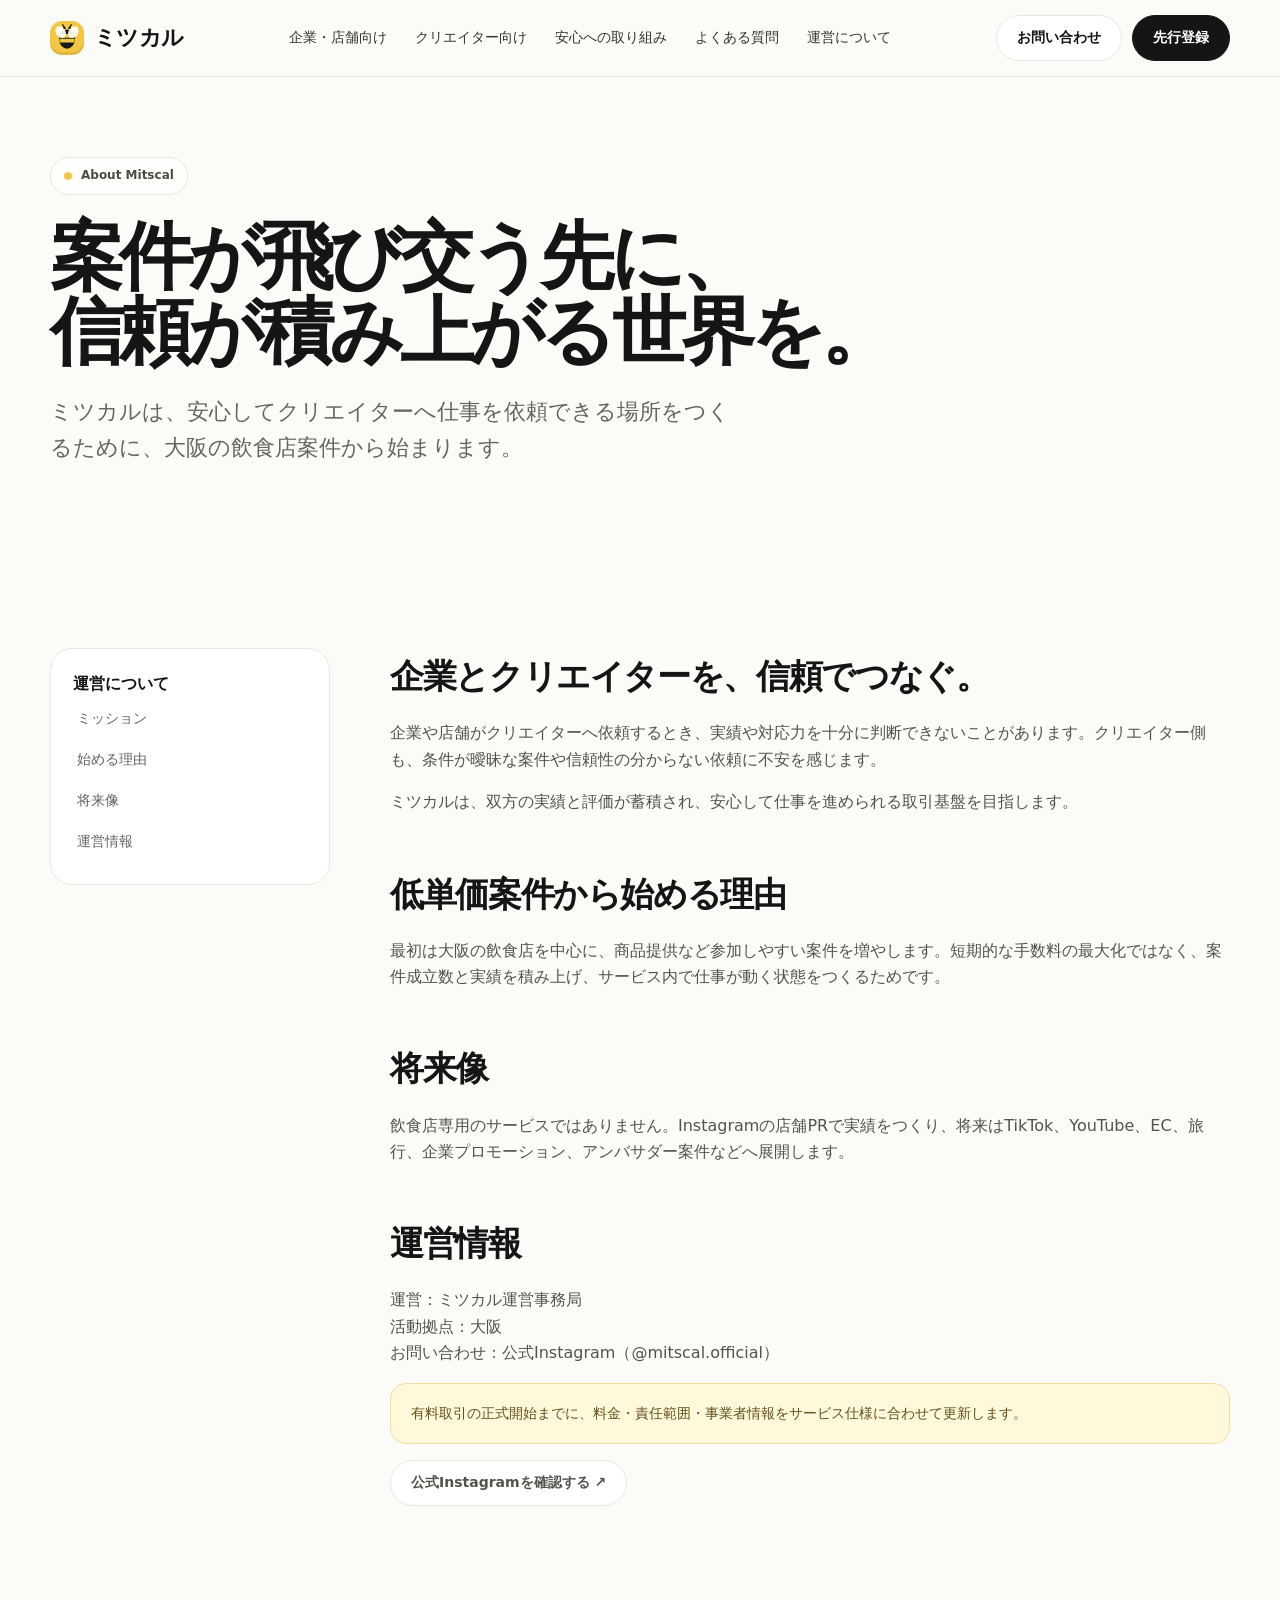
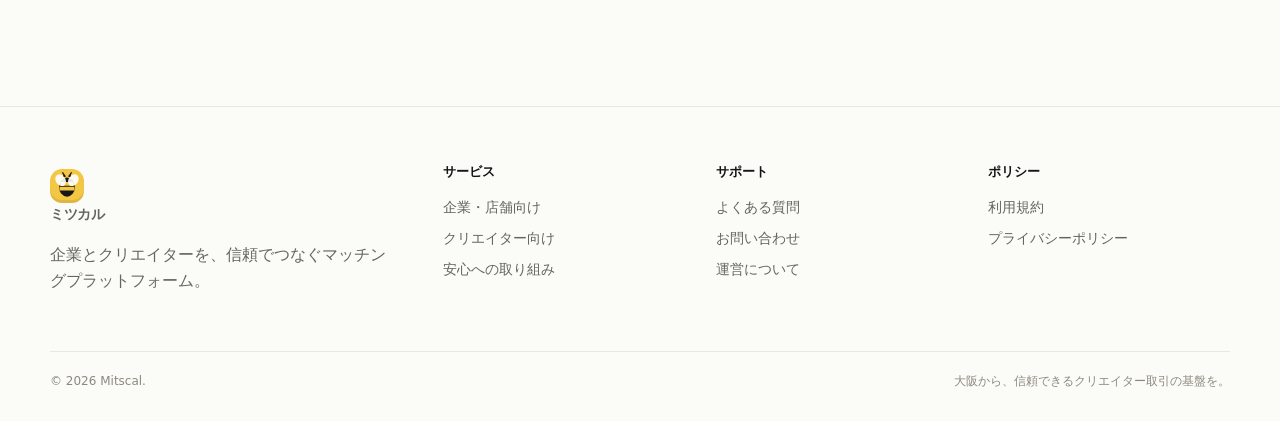
==== about.html @ 4229c12a "Add files via upload" ====
<!DOCTYPE html>
<html lang="ja"><head><meta charset="utf-8"/><meta content="width=device-width,initial-scale=1" name="viewport"/><title>運営について | ミツカル</title><meta content="企業とクリエイターを信頼でつなぐマッチングプラットフォーム、ミツカル。" name="description"/><link href="assets/styles.css" rel="stylesheet"/><link href="assets/bee.svg" rel="icon"/><script type="application/ld+json">{"@context":"https://schema.org","@type":"Organization","name":"ミツカル","description":"企業とクリエイターを信頼でつなぐマッチングプラットフォーム"}</script></head><body><header class="header"><div class="container nav"><a class="brand" href="index.html"><span class="brand-mark"><img alt="" src="assets/bee.svg"/></span><span>ミツカル</span></a><nav class="nav-links"><a href="business.html">企業・店舗向け</a><a href="creator.html">クリエイター向け</a><a href="safety.html">安心への取り組み</a><a href="faq.html">よくある質問</a><a href="about.html">運営について</a></nav><div class="nav-actions"><a class="btn" href="contact.html">お問い合わせ</a><a class="btn btn-primary" href="https://docs.google.com/forms/d/e/1FAIpQLSd9fEor6Rpa2roGhLpYnTwO4DdrOsl6pdJsovyLWQH2B-IJPA/viewform?usp=header" rel="noopener noreferrer" target="_blank">先行登録</a></div></div></header><main><section class="page-hero"><div class="container"><span class="eyebrow"><span class="eyebrow-dot"></span>About Mitscal</span><h1>案件が飛び交う先に、<br/>信頼が積み上がる世界を。</h1><p class="lead">ミツカルは、安心してクリエイターへ仕事を依頼できる場所をつくるために、大阪の飲食店案件から始まります。</p></div></section><section class="section"><div class="container content-grid"><aside class="sidebar"><strong>運営について</strong><a href="#mission">ミッション</a><a href="#why">始める理由</a><a href="#future">将来像</a><a href="#operator">運営情報</a></aside><div class="prose"><h2 id="mission">企業とクリエイターを、信頼でつなぐ。</h2><p>企業や店舗がクリエイターへ依頼するとき、実績や対応力を十分に判断できないことがあります。クリエイター側も、条件が曖昧な案件や信頼性の分からない依頼に不安を感じます。</p><p>ミツカルは、双方の実績と評価が蓄積され、安心して仕事を進められる取引基盤を目指します。</p><h2 id="why">低単価案件から始める理由</h2><p>最初は大阪の飲食店を中心に、商品提供など参加しやすい案件を増やします。短期的な手数料の最大化ではなく、案件成立数と実績を積み上げ、サービス内で仕事が動く状態をつくるためです。</p><h2 id="future">将来像</h2><p>飲食店専用のサービスではありません。Instagramの店舗PRで実績をつくり、将来はTikTok、YouTube、EC、旅行、企業プロモーション、アンバサダー案件などへ展開します。</p><h2 id="operator">運営情報</h2><p>運営：ミツカル運営事務局<br>活動拠点：大阪<br>お問い合わせ：公式Instagram（@mitscal.official）</p><div class="notice">有料取引の正式開始までに、料金・責任範囲・事業者情報をサービス仕様に合わせて更新します。</div><p><a class="btn" href="https://www.instagram.com/mitscal.official/" target="_blank" rel="noopener noreferrer">公式Instagramを確認する ↗</a></p></div></div></section></main><footer class="footer"><div class="container"><div class="footer-grid"><div><a class="brand" href="index.html"><span class="brand-mark"><img alt="" src="assets/bee.svg"/></span><span>ミツカル</span></a><p style="color:var(--muted);max-width:350px">企業とクリエイターを、信頼でつなぐマッチングプラットフォーム。</p></div><div><h4>サービス</h4><a href="business.html">企業・店舗向け</a><a href="creator.html">クリエイター向け</a><a href="safety.html">安心への取り組み</a></div><div><h4>サポート</h4><a href="faq.html">よくある質問</a><a href="contact.html">お問い合わせ</a><a href="about.html">運営について</a></div><div><h4>ポリシー</h4><a href="terms.html">利用規約</a><a href="privacy.html">プライバシーポリシー</a></div></div><div class="copyright"><span>© <span data-year=""></span> Mitscal.</span><span>大阪から、信頼できるクリエイター取引の基盤を。</span></div></div></footer><script src="assets/app.js"></script></body></html>
---- assets/styles.css ----
:root{
  --bg:#fbfbf8;
  --surface:#ffffff;
  --ink:#151515;
  --muted:#66645f;
  --line:#e9e7df;
  --accent:#f3c743;
  --accent-strong:#dcae18;
  --shadow:0 18px 60px rgba(25,25,20,.08);
  --radius:26px;
  --max:1180px;
}
*{box-sizing:border-box}
html{scroll-behavior:smooth}
body{margin:0;font-family:Inter,"Noto Sans JP",system-ui,-apple-system,BlinkMacSystemFont,"Segoe UI",sans-serif;color:var(--ink);background:var(--bg);line-height:1.65}
a{color:inherit;text-decoration:none}
img{max-width:100%;display:block}
button,input,textarea,select{font:inherit}
.container{width:min(calc(100% - 40px),var(--max));margin:auto}
.header{position:sticky;top:0;z-index:50;background:rgba(251,251,248,.86);backdrop-filter:blur(16px);border-bottom:1px solid rgba(233,231,223,.8)}
.nav{height:76px;display:flex;align-items:center;justify-content:space-between;gap:24px}
.brand{display:flex;align-items:center;gap:10px;font-weight:800;letter-spacing:-.03em;font-size:22px}
.brand-mark{width:34px;height:34px;border-radius:12px;background:var(--accent);display:grid;place-items:center;box-shadow:inset 0 -3px 0 rgba(0,0,0,.08)}
.brand-mark svg{width:22px;height:22px}
.nav-links{display:flex;align-items:center;gap:28px;font-size:14px;color:#35342f}
.nav-actions{display:flex;gap:10px;align-items:center}
.btn{display:inline-flex;align-items:center;justify-content:center;gap:8px;min-height:46px;padding:0 20px;border-radius:999px;border:1px solid var(--line);font-weight:700;font-size:14px;transition:.2s ease;background:#fff}
.btn:hover{transform:translateY(-1px);box-shadow:0 10px 24px rgba(0,0,0,.07)}
.btn-primary{background:var(--ink);color:white;border-color:var(--ink)}
.btn-accent{background:var(--accent);border-color:var(--accent);color:#18150a}
.hero{padding:94px 0 64px;overflow:hidden;position:relative}
.hero:before{content:"";position:absolute;inset:-120px -10% auto auto;width:520px;height:520px;border-radius:50%;background:radial-gradient(circle,rgba(243,199,67,.34),rgba(243,199,67,0) 68%);filter:blur(8px);pointer-events:none}
.hero-grid{display:grid;grid-template-columns:1.12fr .88fr;gap:72px;align-items:center}
.eyebrow{display:inline-flex;align-items:center;gap:9px;padding:8px 13px;border:1px solid var(--line);border-radius:999px;background:rgba(255,255,255,.75);font-weight:700;font-size:12px;color:#4d4a42}
.eyebrow-dot{width:8px;height:8px;border-radius:50%;background:var(--accent)}
h1{font-size:clamp(48px,7vw,86px);line-height:1.02;letter-spacing:-.065em;margin:24px 0 24px;max-width:850px}
.lead{font-size:clamp(18px,2vw,22px);color:var(--muted);max-width:680px;margin:0 0 34px}
.hero-actions{display:flex;gap:12px;flex-wrap:wrap}
.hero-note{font-size:12px;color:#77746c;margin-top:14px}
.visual-card{min-height:520px;border-radius:36px;background:linear-gradient(150deg,#171717,#2d2b25 54%,#705d1a);box-shadow:var(--shadow);position:relative;overflow:hidden;padding:28px;color:#fff}
.visual-grid{display:grid;grid-template-columns:1fr 1fr;gap:14px;position:absolute;inset:90px 28px 28px}
.glass{border:1px solid rgba(255,255,255,.16);background:rgba(255,255,255,.08);backdrop-filter:blur(16px);border-radius:22px;padding:18px}
.glass h3{margin:0 0 6px;font-size:15px}
.glass p{margin:0;color:rgba(255,255,255,.62);font-size:12px}
.glass.big{grid-column:1/-1;display:flex;align-items:flex-end;justify-content:space-between;min-height:160px;background:linear-gradient(135deg,rgba(243,199,67,.92),rgba(243,199,67,.55));color:#15120a}
.glass.big p{color:rgba(21,18,10,.68)}
.metric{font-size:42px;letter-spacing:-.06em;font-weight:800}
.section{padding:94px 0}
.section-sm{padding:68px 0}
.section-kicker{font-size:13px;font-weight:800;letter-spacing:.14em;text-transform:uppercase;color:#8b8679;margin-bottom:14px}
.section-title{font-size:clamp(34px,5vw,58px);letter-spacing:-.05em;line-height:1.08;margin:0 0 18px}
.section-copy{color:var(--muted);font-size:18px;max-width:700px;margin:0}
.grid-3{display:grid;grid-template-columns:repeat(3,1fr);gap:20px;margin-top:42px}
.card{background:var(--surface);border:1px solid var(--line);border-radius:var(--radius);padding:28px;box-shadow:0 8px 28px rgba(25,25,20,.035)}
.card-icon{width:48px;height:48px;border-radius:16px;display:grid;place-items:center;background:#faf3d2;margin-bottom:24px;font-weight:800}
.card h3{font-size:21px;margin:0 0 10px;letter-spacing:-.03em}
.card p{margin:0;color:var(--muted)}
.process{display:grid;grid-template-columns:repeat(4,1fr);gap:14px;margin-top:42px}
.step{padding:26px;border-top:1px solid var(--line);position:relative}
.step-num{font-size:12px;font-weight:800;color:#9c9585;margin-bottom:20px}
.step h3{margin:0 0 8px;font-size:20px}
.step p{margin:0;color:var(--muted);font-size:14px}
.split{display:grid;grid-template-columns:1fr 1fr;gap:24px;margin-top:42px}
.panel{padding:38px;border-radius:30px;background:#181818;color:#fff;min-height:360px;display:flex;flex-direction:column;justify-content:space-between}
.panel.light{background:#f1ecd9;color:#151515}
.panel ul{padding-left:18px;color:rgba(255,255,255,.68)}
.panel.light ul{color:#5e594c}
.panel h3{font-size:30px;letter-spacing:-.04em;margin:0 0 12px}
.safety{background:#111;color:#fff;border-radius:34px;padding:52px;display:grid;grid-template-columns:.9fr 1.1fr;gap:42px;align-items:center}
.safety p{color:rgba(255,255,255,.65)}
.safety-list{display:grid;grid-template-columns:1fr 1fr;gap:12px}
.safety-item{padding:18px;border-radius:18px;border:1px solid rgba(255,255,255,.12);background:rgba(255,255,255,.05)}
.safety-item strong{display:block;margin-bottom:3px}
.faq{margin-top:38px;border-top:1px solid var(--line)}
.faq details{border-bottom:1px solid var(--line);padding:22px 0}
.faq summary{font-weight:750;cursor:pointer;list-style:none;display:flex;justify-content:space-between;gap:20px}
.faq summary::-webkit-details-marker{display:none}
.faq p{color:var(--muted);margin:12px 0 0;max-width:800px}
.cta{padding:62px;border-radius:36px;background:linear-gradient(145deg,#f6cf52,#edbd28);display:grid;grid-template-columns:1fr auto;gap:30px;align-items:center}
.cta h2{font-size:clamp(34px,5vw,58px);letter-spacing:-.055em;line-height:1.08;margin:0 0 10px}
.cta p{margin:0;color:#5d4c12}
.footer{padding:54px 0 30px;border-top:1px solid var(--line);margin-top:90px}
.footer-grid{display:grid;grid-template-columns:1.5fr repeat(3,1fr);gap:30px}
.footer h4{font-size:13px;margin:0 0 14px}
.footer a{display:block;color:var(--muted);font-size:14px;margin:8px 0}
.copyright{margin-top:40px;padding-top:20px;border-top:1px solid var(--line);color:#8d897f;font-size:12px;display:flex;justify-content:space-between;gap:20px}
.page-hero{padding:80px 0 54px}
.page-hero h1{font-size:clamp(44px,7vw,74px);max-width:980px}
.content-grid{display:grid;grid-template-columns:280px 1fr;gap:60px;align-items:start}
.sidebar{position:sticky;top:110px;padding:22px;border:1px solid var(--line);border-radius:22px;background:#fff}
.sidebar a{display:block;padding:9px 4px;color:var(--muted);font-size:14px}
.prose h2{font-size:34px;letter-spacing:-.04em;margin:50px 0 14px}
.prose h2:first-child{margin-top:0}
.prose h3{font-size:22px;margin-top:30px}
.prose p,.prose li{color:#55524c}
.prose blockquote{margin:30px 0;padding:24px;border-left:4px solid var(--accent);background:#fff;border-radius:0 18px 18px 0}
.form{display:grid;gap:16px;max-width:720px}
.field{display:grid;gap:7px}
.field label{font-weight:700;font-size:14px}
.field input,.field textarea,.field select{width:100%;border:1px solid var(--line);background:#fff;border-radius:16px;padding:14px 16px;outline:none}
.field textarea{min-height:150px;resize:vertical}
.notice{padding:18px 20px;border-radius:16px;background:#fff8db;border:1px solid #f2dea0;color:#62521c;font-size:14px}
.mobile-menu{display:none}
@media(max-width:900px){
  .nav-links{display:none}.mobile-menu{display:inline-flex}.hero-grid,.safety,.content-grid{grid-template-columns:1fr}.visual-card{min-height:440px}.grid-3{grid-template-columns:1fr}.process{grid-template-columns:1fr 1fr}.split{grid-template-columns:1fr}.cta{grid-template-columns:1fr}.footer-grid{grid-template-columns:1fr 1fr}.sidebar{position:static}.hero{padding-top:60px}}
@media(max-width:620px){
  .container{width:min(calc(100% - 26px),var(--max))}.nav{height:68px}.nav-actions .btn:not(.btn-primary){display:none}.hero{padding:48px 0}.visual-card{min-height:390px;padding:18px}.visual-grid{inset:74px 18px 18px;grid-template-columns:1fr}.glass:nth-child(2){display:none}.section{padding:72px 0}.process{grid-template-columns:1fr}.safety{padding:28px}.safety-list{grid-template-columns:1fr}.cta{padding:34px}.footer-grid{grid-template-columns:1fr}.copyright{flex-direction:column}.hero-actions .btn{width:100%}}

.register-box{max-width:760px;padding:30px;border:1px solid var(--line);border-radius:24px;background:#fff;box-shadow:0 8px 28px rgba(25,25,20,.035)}
.register-box h3{margin:0 0 8px;font-size:24px}.register-box p{margin:0 0 20px}.form-note{font-size:12px!important;color:#8d897f!important;margin-top:12px!important}
.contact-options{display:grid;grid-template-columns:repeat(3,1fr);gap:18px}.contact-options .card{display:flex;flex-direction:column;align-items:flex-start}.contact-options .card .btn{margin-top:auto}
.mobile-nav{display:none;position:relative}.mobile-nav summary{list-style:none;cursor:pointer;border:1px solid var(--line);background:#fff;border-radius:999px;padding:10px 14px;font-weight:700;font-size:13px}.mobile-nav summary::-webkit-details-marker{display:none}.mobile-nav-panel{position:absolute;right:0;top:52px;width:250px;padding:14px;border:1px solid var(--line);background:#fff;border-radius:18px;box-shadow:var(--shadow)}.mobile-nav-panel a{display:block;padding:10px;border-radius:10px;font-size:14px}.mobile-nav-panel a:hover{background:var(--bg)}
@media(max-width:900px){.mobile-nav{display:block}.contact-options{grid-template-columns:1fr}}
@media(max-width:620px){.nav-actions{display:none}}
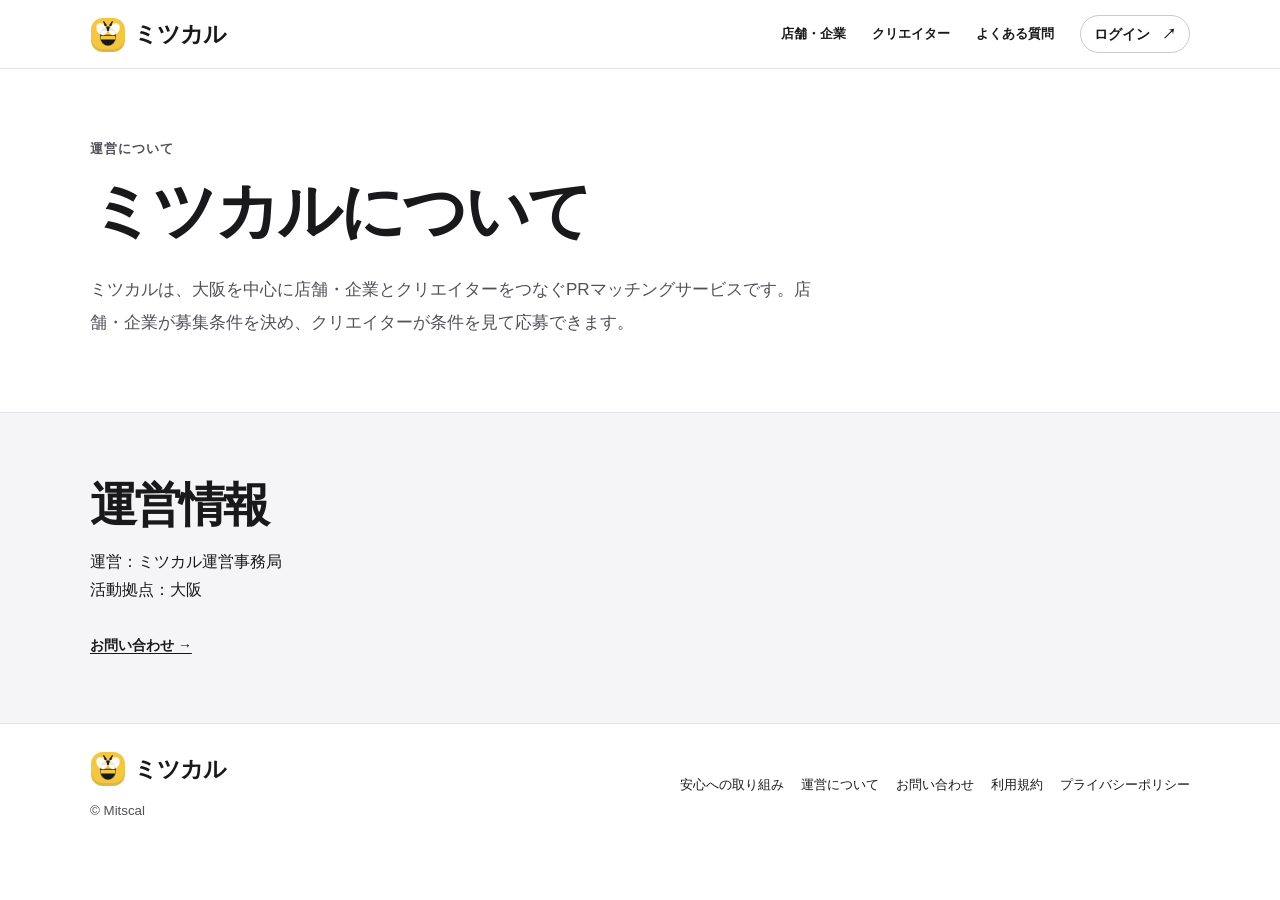
==== commit e82026b2: "Refresh Mitscal public website" ====
--- a/about.html
+++ b/about.html
@@ -1,2 +1,24 @@
-<!DOCTYPE html>
-<html lang="ja"><head><meta charset="utf-8"/><meta content="width=device-width,initial-scale=1" name="viewport"/><title>運営について | ミツカル</title><meta content="企業とクリエイターを信頼でつなぐマッチングプラットフォーム、ミツカル。" name="description"/><link href="assets/styles.css" rel="stylesheet"/><link href="assets/bee.svg" rel="icon"/><script type="application/ld+json">{"@context":"https://schema.org","@type":"Organization","name":"ミツカル","description":"企業とクリエイターを信頼でつなぐマッチングプラットフォーム"}</script></head><body><header class="header"><div class="container nav"><a class="brand" href="index.html"><span class="brand-mark"><img alt="" src="assets/bee.svg"/></span><span>ミツカル</span></a><nav class="nav-links"><a href="business.html">企業・店舗向け</a><a href="creator.html">クリエイター向け</a><a href="safety.html">安心への取り組み</a><a href="faq.html">よくある質問</a><a href="about.html">運営について</a></nav><div class="nav-actions"><a class="btn" href="contact.html">お問い合わせ</a><a class="btn btn-primary" href="https://docs.google.com/forms/d/e/1FAIpQLSd9fEor6Rpa2roGhLpYnTwO4DdrOsl6pdJsovyLWQH2B-IJPA/viewform?usp=header" rel="noopener noreferrer" target="_blank">先行登録</a></div></div></header><main><section class="page-hero"><div class="container"><span class="eyebrow"><span class="eyebrow-dot"></span>About Mitscal</span><h1>案件が飛び交う先に、<br/>信頼が積み上がる世界を。</h1><p class="lead">ミツカルは、安心してクリエイターへ仕事を依頼できる場所をつくるために、大阪の飲食店案件から始まります。</p></div></section><section class="section"><div class="container content-grid"><aside class="sidebar"><strong>運営について</strong><a href="#mission">ミッション</a><a href="#why">始める理由</a><a href="#future">将来像</a><a href="#operator">運営情報</a></aside><div class="prose"><h2 id="mission">企業とクリエイターを、信頼でつなぐ。</h2><p>企業や店舗がクリエイターへ依頼するとき、実績や対応力を十分に判断できないことがあります。クリエイター側も、条件が曖昧な案件や信頼性の分からない依頼に不安を感じます。</p><p>ミツカルは、双方の実績と評価が蓄積され、安心して仕事を進められる取引基盤を目指します。</p><h2 id="why">低単価案件から始める理由</h2><p>最初は大阪の飲食店を中心に、商品提供など参加しやすい案件を増やします。短期的な手数料の最大化ではなく、案件成立数と実績を積み上げ、サービス内で仕事が動く状態をつくるためです。</p><h2 id="future">将来像</h2><p>飲食店専用のサービスではありません。Instagramの店舗PRで実績をつくり、将来はTikTok、YouTube、EC、旅行、企業プロモーション、アンバサダー案件などへ展開します。</p><h2 id="operator">運営情報</h2><p>運営：ミツカル運営事務局<br>活動拠点：大阪<br>お問い合わせ：公式Instagram（@mitscal.official）</p><div class="notice">有料取引の正式開始までに、料金・責任範囲・事業者情報をサービス仕様に合わせて更新します。</div><p><a class="btn" href="https://www.instagram.com/mitscal.official/" target="_blank" rel="noopener noreferrer">公式Instagramを確認する ↗</a></p></div></div></section></main><footer class="footer"><div class="container"><div class="footer-grid"><div><a class="brand" href="index.html"><span class="brand-mark"><img alt="" src="assets/bee.svg"/></span><span>ミツカル</span></a><p style="color:var(--muted);max-width:350px">企業とクリエイターを、信頼でつなぐマッチングプラットフォーム。</p></div><div><h4>サービス</h4><a href="business.html">企業・店舗向け</a><a href="creator.html">クリエイター向け</a><a href="safety.html">安心への取り組み</a></div><div><h4>サポート</h4><a href="faq.html">よくある質問</a><a href="contact.html">お問い合わせ</a><a href="about.html">運営について</a></div><div><h4>ポリシー</h4><a href="terms.html">利用規約</a><a href="privacy.html">プライバシーポリシー</a></div></div><div class="copyright"><span>© <span data-year=""></span> Mitscal.</span><span>大阪から、信頼できるクリエイター取引の基盤を。</span></div></div></footer><script src="assets/app.js"></script></body></html>+<!doctype html>
+<html lang="ja">
+<head>
+<meta charset="utf-8"><meta name="viewport" content="width=device-width,initial-scale=1">
+<title>運営について｜ミツカル</title>
+<meta name="description" content="大阪を中心に、店舗・企業とクリエイターをつなぐミツカルのサービスと運営情報。">
+<link rel="canonical" href="https://www.mitscal.jp/about.html">
+<meta property="og:title" content="運営について｜ミツカル"><meta property="og:description" content="大阪を中心に、店舗・企業とクリエイターをつなぐミツカルのサービスと運営情報。"><meta property="og:type" content="website"><meta property="og:url" content="https://www.mitscal.jp/about.html">
+<link rel="stylesheet" href="./assets/mitscal.css">
+</head>
+<body>
+<a class="skip" href="#main">本文へ移動</a>
+<header class="site-header"><div class="head wrap">
+<a class="brand" href="./index.html"><span class="bee" aria-hidden="true"></span>ミツカル</a>
+<nav class="nav" aria-label="メインメニュー"><a href="./business.html">店舗・企業</a><a href="./creator.html">クリエイター</a><a href="./faq.html">よくある質問</a><a class="button alt" href="https://mitscal.jp/login">ログイン <span aria-hidden="true">↗</span></a></nav>
+</div></header>
+<main id="main">
+<section class="subhero"><div class="wrap"><p class="eyebrow">運営について</p><h1>ミツカルについて</h1><p class="lead">ミツカルは、大阪を中心に店舗・企業とクリエイターをつなぐPRマッチングサービスです。店舗・企業が募集条件を決め、クリエイターが条件を見て応募できます。</p></div></section><section class="section soft"><div class="wrap"><h2>運営情報</h2><p>運営：ミツカル運営事務局<br>活動拠点：大阪</p><a class="underlink" href="./contact.html">お問い合わせ →</a></div></section>
+</main>
+<footer class="foot"><div class="wrap">
+<div><a class="brand" href="./index.html"><span class="bee" aria-hidden="true"></span>ミツカル</a><small>© Mitscal</small></div>
+<nav aria-label="フッター"><a href="./safety.html">安心への取り組み</a><a href="./about.html">運営について</a><a href="./contact.html">お問い合わせ</a><a href="https://www.mitscal.jp/terms.html">利用規約</a><a href="https://www.mitscal.jp/privacy.html">プライバシーポリシー</a></nav>
+</div></footer>
+</body></html>
--- a/assets/mitscal.css
+++ b/assets/mitscal.css
@@ -0,0 +1,115 @@
+:root {
+  color-scheme: light;
+  --paper: #fff; --soft: #f5f5f7; --ink: #19191c; --muted: #505059;
+  --rule: #e3e3e8; --brand: #fbd65a; --brand-hover: #ffdf75;
+  font-family: "Hiragino Kaku Gothic ProN", "Yu Gothic", Meiryo, sans-serif;
+  color: var(--ink); background: var(--paper);
+}
+*, *::before, *::after { box-sizing: border-box; }
+body { margin: 0; line-height: 1.75; }
+a { color: inherit; text-underline-offset: .22em; }
+a:focus-visible, summary:focus-visible { outline: 3px solid #2456a4; outline-offset: 4px; }
+.wrap { width: min(1100px, calc(100% - 64px)); margin-inline: auto; }
+.skip { position: absolute; left: 1rem; top: -5rem; z-index: 5; background: var(--paper); padding: .5rem 1rem; }
+.skip:focus { top: 1rem; }
+.site-header { border-bottom: 1px solid var(--rule); }
+.head { display: flex; align-items: center; justify-content: space-between; gap: 22px; min-height: 68px; }
+.brand { display: inline-flex; align-items: center; gap: 9px; font-weight: 900; font-size: 23px; letter-spacing: -.045em; text-decoration: none; white-space: nowrap; }
+.bee { display: inline-block; width: 35px; height: 35px; border-radius: 10px; background: var(--brand) url(brand.png) no-repeat -15px -2px; }
+.nav { display: flex; align-items: center; gap: 26px; font-size: 13px; font-weight: 700; }
+.nav a:not(.button), .foot a { text-decoration: none; }
+.nav a:hover, .foot a:hover { text-decoration: underline; }
+.nav .button { min-height: 38px; padding: 6px 13px; }
+h1, h2, h3, p { margin-top: 0; }
+h1, h2 { line-height: 1.2; letter-spacing: -.055em; }
+h1 { font-size: clamp(38px, 5.6vw, 76px); margin-bottom: 23px; font-weight: 900; }
+h2 { font-size: clamp(30px, 3.7vw, 51px); margin-bottom: 14px; }
+h3 { font-size: 22px; line-height: 1.35; margin-bottom: 10px; }
+p { margin-bottom: 15px; }
+.eyebrow { margin: 0 0 12px; font-size: 13px; font-weight: 800; color: var(--muted); letter-spacing: .08em; }
+.lead { color: var(--muted); font-size: clamp(15px, 1.45vw, 17px); line-height: 1.95; }
+.hero { padding: 71px 0 53px; text-align: center; }
+.hero .actions { justify-content: center; }
+.actions { display: flex; flex-wrap: wrap; gap: 10px; margin-top: 24px; }
+.button { display: inline-flex; justify-content: center; align-items: center; gap: 12px; min-height: 50px; padding: 10px 18px; border: 1px solid transparent; border-radius: 100px; background: var(--brand); color: var(--ink); text-decoration: none; font-size: 14px; font-weight: 800; line-height: 1.45; }
+.button:hover { background: var(--brand-hover); }
+.button.alt { background: var(--paper); border-color: #c9c9d0; }
+.button.alt:hover { background: var(--soft); }
+.underlink { display: inline-block; font-weight: 800; font-size: 14px; margin-top: 14px; }
+.feature { padding-bottom: 22px; }
+.feature-grid { display: grid; grid-template-columns: .86fr 1.14fr; align-items: center; gap: 45px; padding: 40px 48px; border-radius: 24px; background: #f3f4f7; }
+.feature-copy h2 { font-size: clamp(26px, 3.05vw, 40px); }
+.feature-copy p { color: var(--muted); max-width: 28em; margin-bottom: 0; }
+.product-example { border: 1px solid #dfe0e5; border-radius: 14px; background: var(--paper); box-shadow: 0 12px 36px #23233813; overflow: hidden; }
+.product-bar { display: flex; align-items: center; gap: 8px; padding: 9px 16px; border-bottom: 1px solid var(--rule); font-size: 13px; }
+.product-bar .bee { scale: .66; margin: -5px; }
+.product-example-label { margin-left: auto; font-size: 11px; color: var(--muted); }
+.product-body { padding: 13px 16px 15px; }
+.product-title { margin: 0 0 5px; font-size: 13px; font-weight: 800; }
+.product-steps { margin: 0; padding: 0; list-style: none; }
+.product-steps li { display: grid; grid-template-columns: 24px 1fr auto; align-items: center; gap: 8px; padding: 7px 0; font-size: 13px; font-weight: 700; }
+.product-steps li + li { border-top: 1px solid var(--rule); }
+.product-steps small { font-size: 11px; color: var(--muted); white-space: nowrap; }
+.product-mark { width: 22px; height: 22px; display: grid; place-items: center; border-radius: 50%; background: var(--soft); font-size: 11px; }
+.product-mark.done { background: #e9edf5; color: #22477b; }
+.product-mark.active { background: var(--brand); }
+.product-current { background: #fff5d0; padding: 1px 6px; border-radius: 5px; }
+.section { padding: 64px 0; border-top: 1px solid var(--rule); }
+.section .intro { margin-bottom: 24px; }
+.roles { display: grid; grid-template-columns: 1fr 1fr; gap: 16px; }
+.panel { display: flex; flex-direction: column; align-items: flex-start; padding: 26px 28px; border: 1px solid var(--rule); border-radius: 16px; background: var(--paper); }
+.panel p, details p { color: var(--muted); }
+.panel .underlink { margin-top: auto; }
+.section.soft, .cta { background: var(--soft); }
+.narrow, .compact { max-width: 780px; }
+.faq { border-top: 1px solid var(--rule); }
+details { border-bottom: 1px solid var(--rule); }
+summary { cursor: pointer; list-style: none; display: flex; align-items: center; justify-content: space-between; gap: 12px; padding: 14px 0; font-weight: 800; }
+summary::-webkit-details-marker { display: none; }
+summary::after { content: "+"; font-size: 22px; font-weight: 500; }
+details[open] summary::after { content: "−"; }
+details p { padding: 0 20px 4px 0; }
+.cta { padding: 40px 0; border-top: 1px solid var(--rule); }
+.cta .wrap, .foot .wrap { display: flex; justify-content: space-between; align-items: center; gap: 18px; }
+.cta h2 { font-size: clamp(26px, 3vw, 40px); margin: 0; }
+.cta .actions { margin-top: 0; }
+.foot { padding: 25px 0 30px; border-top: 1px solid var(--rule); }
+.foot nav { display: flex; flex-wrap: wrap; gap: 10px 17px; font-size: 13px; }
+.foot small { display: block; color: var(--muted); margin-top: 4px; }
+.subhero { padding: 69px 0 58px; }
+.subhero h1 { font-size: clamp(37px, 5vw, 65px); }
+.subhero .lead { max-width: 43em; }
+.steps { margin: 0; padding: 0; list-style: none; counter-reset: steps; display: grid; grid-template-columns: repeat(4, minmax(0, 1fr)); gap: 12px; }
+.steps li { counter-increment: steps; background: var(--paper); border: 1px solid var(--rule); border-radius: 12px; padding: 17px; }
+.steps li::before { content: counter(steps, decimal-leading-zero); color: var(--muted); font-size: 14px; font-weight: 800; }
+.steps h3 { font-size: 18px; margin: 6px 0; }
+.steps p { margin: 0; color: var(--muted); font-size: 14px; }
+@media (max-width: 850px) {
+  .wrap { width: calc(100% - 48px); }
+  .nav { gap: 16px; }
+  .feature-grid { padding: 30px; gap: 22px; }
+  .steps { grid-template-columns: 1fr 1fr; }
+}
+@media (max-width: 620px) {
+  .wrap { width: calc(100% - 32px); }
+  .head { padding: 9px 0; min-height: 0; gap: 6px; flex-wrap: wrap; }
+  .brand { font-size: 20px; }
+  .nav { width: 100%; justify-content: space-between; gap: 8px; font-size: 12px; }
+  .nav .button { font-size: 12px; min-height: 34px; padding: 5px 9px; }
+  .hero { padding: 44px 0 34px; }
+  h1 { font-size: clamp(27px, 7.8vw, 42px); margin-bottom: 17px; }
+  .desktop-break { display: none; }
+  .actions { margin-top: 17px; gap: 8px; }
+  .button { min-height: 45px; padding: 8px 12px; gap: 7px; }
+  .feature-grid, .roles { grid-template-columns: 1fr; }
+  .feature-grid { padding: 20px; border-radius: 18px; }
+  .feature-copy h2 br { display: none; }
+  .section { padding: 41px 0; }
+  .panel { padding: 20px; }
+  .cta .wrap, .foot .wrap { display: block; }
+  .cta h2 { margin-bottom: 16px; }
+  .foot nav { margin-top: 12px; }
+  .subhero { padding: 43px 0 38px; }
+  .steps li { padding: 12px; }
+}
+@media (max-width: 360px) { .steps { grid-template-columns: 1fr; } }
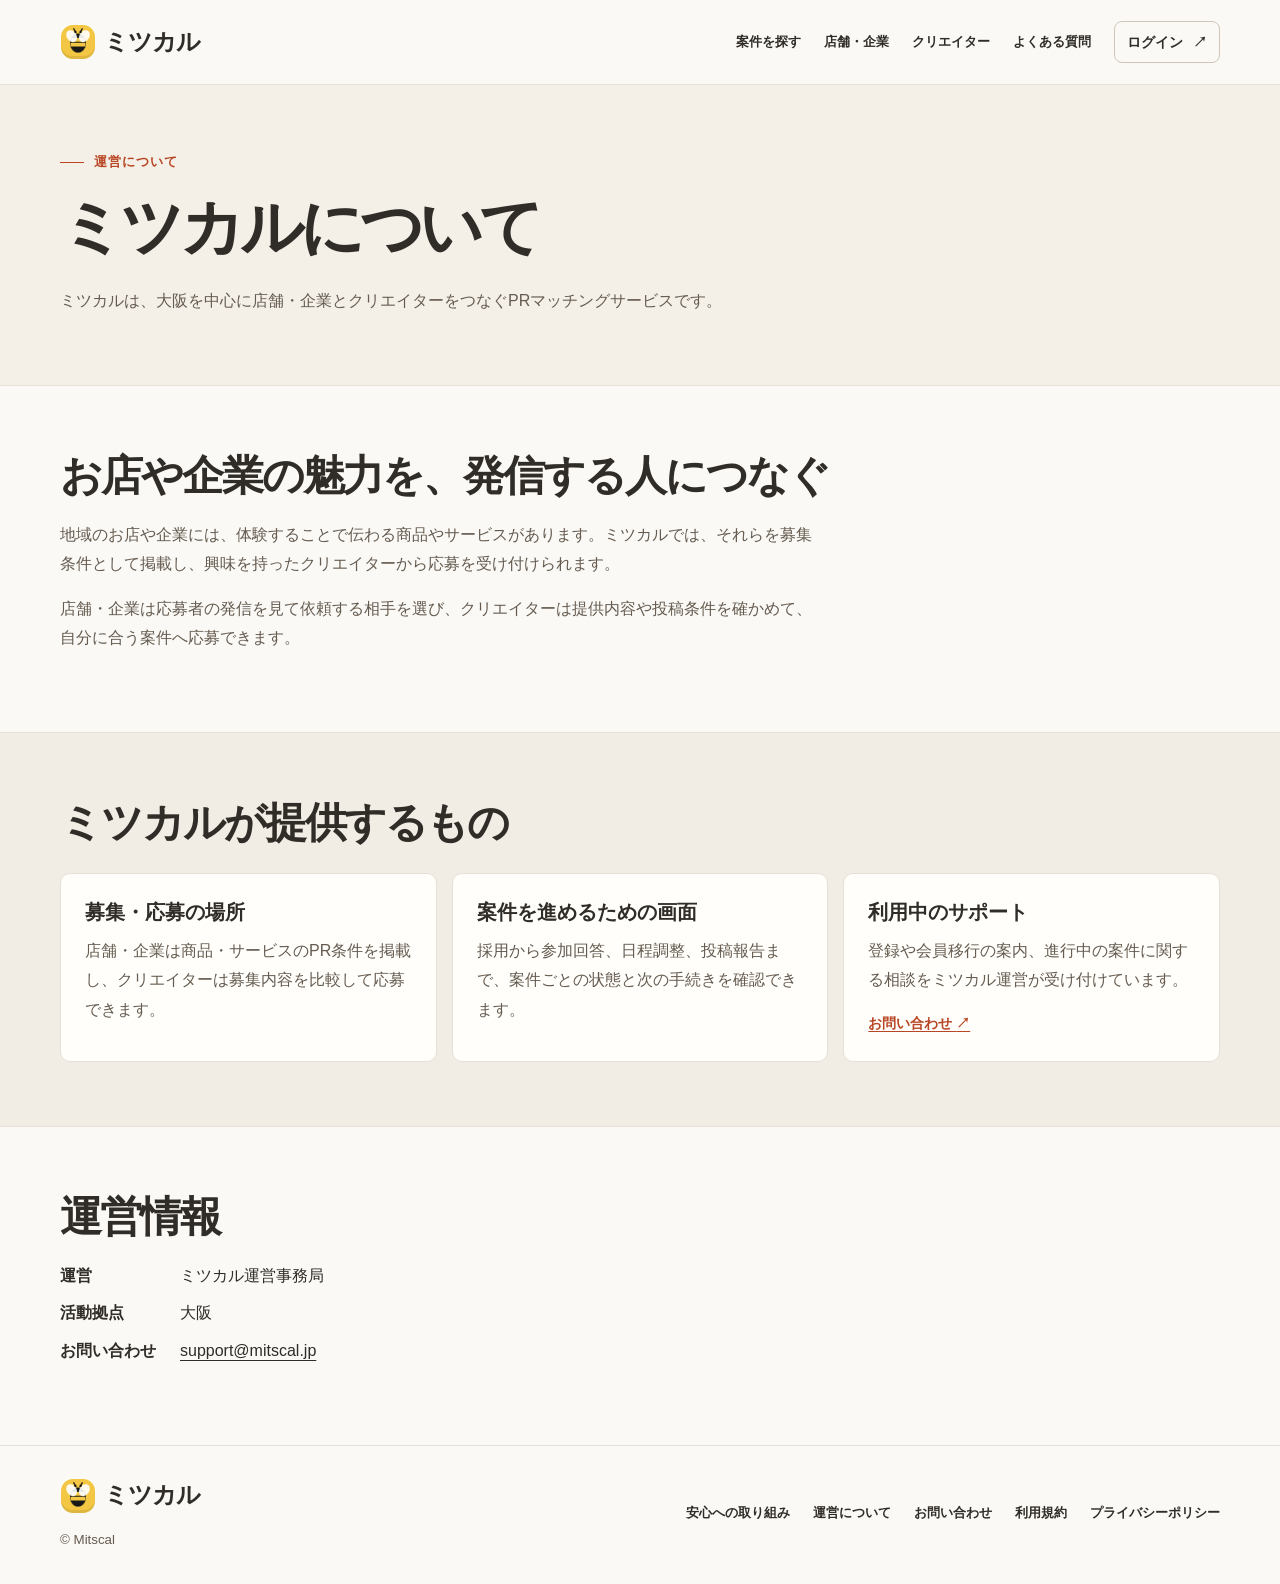
==== commit 66994ed9: "Expand Mitscal site and align with catalog design" ====
--- a/about.html
+++ b/about.html
@@ -2,23 +2,55 @@
 <html lang="ja">
 <head>
 <meta charset="utf-8"><meta name="viewport" content="width=device-width,initial-scale=1">
-<title>運営について｜ミツカル</title>
-<meta name="description" content="大阪を中心に、店舗・企業とクリエイターをつなぐミツカルのサービスと運営情報。">
+<title>ミツカルについて｜ミツカル</title>
+<meta name="description" content="大阪を中心とするPRマッチングサービス、ミツカルのサービス概要と運営情報。">
 <link rel="canonical" href="https://www.mitscal.jp/about.html">
-<meta property="og:title" content="運営について｜ミツカル"><meta property="og:description" content="大阪を中心に、店舗・企業とクリエイターをつなぐミツカルのサービスと運営情報。"><meta property="og:type" content="website"><meta property="og:url" content="https://www.mitscal.jp/about.html">
+<meta property="og:title" content="ミツカルについて｜ミツカル"><meta property="og:description" content="大阪を中心とするPRマッチングサービス、ミツカルのサービス概要と運営情報。"><meta property="og:type" content="website"><meta property="og:url" content="https://www.mitscal.jp/about.html">
+<link rel="icon" href="./assets/bee.svg">
 <link rel="stylesheet" href="./assets/mitscal.css">
 </head>
 <body>
 <a class="skip" href="#main">本文へ移動</a>
 <header class="site-header"><div class="head wrap">
 <a class="brand" href="./index.html"><span class="bee" aria-hidden="true"></span>ミツカル</a>
-<nav class="nav" aria-label="メインメニュー"><a href="./business.html">店舗・企業</a><a href="./creator.html">クリエイター</a><a href="./faq.html">よくある質問</a><a class="button alt" href="https://mitscal.jp/login">ログイン <span aria-hidden="true">↗</span></a></nav>
-</div></header>
+<nav class="nav" aria-label="メインメニュー"><a href="https://mitscal.jp/projects">案件を探す</a><a href="./business.html">店舗・企業</a><a href="./creator.html">クリエイター</a><a href="./faq.html">よくある質問</a><a class="button alt" href="https://mitscal.jp/login">ログイン <span aria-hidden="true">↗</span></a>
+</nav>
+</div>
+</header>
 <main id="main">
-<section class="subhero"><div class="wrap"><p class="eyebrow">運営について</p><h1>ミツカルについて</h1><p class="lead">ミツカルは、大阪を中心に店舗・企業とクリエイターをつなぐPRマッチングサービスです。店舗・企業が募集条件を決め、クリエイターが条件を見て応募できます。</p></div></section><section class="section soft"><div class="wrap"><h2>運営情報</h2><p>運営：ミツカル運営事務局<br>活動拠点：大阪</p><a class="underlink" href="./contact.html">お問い合わせ →</a></div></section>
+<section class="subhero"><div class="wrap">
+<p class="eyebrow">運営について</p>
+<h1>ミツカルについて</h1>
+<p class="lead">ミツカルは、大阪を中心に店舗・企業とクリエイターをつなぐPRマッチングサービスです。</p></div>
+</section>
+<section class="section "><div class="wrap">
+<h2>お店や企業の魅力を、発信する人につなぐ</h2>
+<p class="section-intro">地域のお店や企業には、体験することで伝わる商品やサービスがあります。ミツカルでは、それらを募集条件として掲載し、興味を持ったクリエイターから応募を受け付けられます。</p>
+<p class="section-intro">店舗・企業は応募者の発信を見て依頼する相手を選び、クリエイターは提供内容や投稿条件を確かめて、自分に合う案件へ応募できます。</p></div>
+</section>
+<section class="section soft"><div class="wrap">
+<h2>ミツカルが提供するもの</h2><div class="roles three">
+<article class="panel">
+<h3>募集・応募の場所</h3>
+<p>店舗・企業は商品・サービスのPR条件を掲載し、クリエイターは募集内容を比較して応募できます。</p>
+</article>
+<article class="panel">
+<h3>案件を進めるための画面</h3>
+<p>採用から参加回答、日程調整、投稿報告まで、案件ごとの状態と次の手続きを確認できます。</p>
+</article>
+<article class="panel">
+<h3>利用中のサポート</h3>
+<p>登録や会員移行の案内、進行中の案件に関する相談をミツカル運営が受け付けています。</p><a class="underlink" href="./contact.html">お問い合わせ <span aria-hidden="true">↗</span></a>
+</article></div></div>
+</section>
+<section class="section "><div class="wrap">
+<h2>運営情報</h2><dl class="facts"><dt>運営</dt><dd>ミツカル運営事務局</dd><dt>活動拠点</dt><dd>大阪</dd><dt>お問い合わせ</dt><dd><a href="mailto:support@mitscal.jp">support@mitscal.jp</a></dd></dl></div>
+</section>
 </main>
 <footer class="foot"><div class="wrap">
 <div><a class="brand" href="./index.html"><span class="bee" aria-hidden="true"></span>ミツカル</a><small>© Mitscal</small></div>
-<nav aria-label="フッター"><a href="./safety.html">安心への取り組み</a><a href="./about.html">運営について</a><a href="./contact.html">お問い合わせ</a><a href="https://www.mitscal.jp/terms.html">利用規約</a><a href="https://www.mitscal.jp/privacy.html">プライバシーポリシー</a></nav>
-</div></footer>
-</body></html>+<nav aria-label="フッター"><a href="./safety.html">安心への取り組み</a><a href="./about.html">運営について</a><a href="./contact.html">お問い合わせ</a><a href="https://www.mitscal.jp/terms.html">利用規約</a><a href="https://www.mitscal.jp/privacy.html">プライバシーポリシー</a>
+</nav>
+</div>
+</footer>
+</body></html>
--- a/assets/mitscal.css
+++ b/assets/mitscal.css
@@ -1,115 +1,126 @@
 :root {
   color-scheme: light;
-  --paper: #fff; --soft: #f5f5f7; --ink: #19191c; --muted: #505059;
-  --rule: #e3e3e8; --brand: #fbd65a; --brand-hover: #ffdf75;
-  font-family: "Hiragino Kaku Gothic ProN", "Yu Gothic", Meiryo, sans-serif;
-  color: var(--ink); background: var(--paper);
+  --paper: #faf9f5;
+  --surface: #fffefa;
+  --soft: #f1ede5;
+  --ink: #302c27;
+  --muted: #655b50;
+  --rule: #e5e1d8;
+  --orange: #b84624;
+  --orange-hover: #97391c;
+  font-family: "Hiragino Kaku Gothic ProN", "Noto Sans JP", "Yu Gothic", Meiryo, sans-serif;
+  background: var(--paper);
+  color: var(--ink);
 }
 *, *::before, *::after { box-sizing: border-box; }
-body { margin: 0; line-height: 1.75; }
+body { margin: 0; line-height: 1.85; }
 a { color: inherit; text-underline-offset: .22em; }
-a:focus-visible, summary:focus-visible { outline: 3px solid #2456a4; outline-offset: 4px; }
-.wrap { width: min(1100px, calc(100% - 64px)); margin-inline: auto; }
-.skip { position: absolute; left: 1rem; top: -5rem; z-index: 5; background: var(--paper); padding: .5rem 1rem; }
+a:focus-visible, summary:focus-visible { outline: 3px solid var(--orange); outline-offset: 4px; }
+.wrap { width: min(1160px, calc(100% - 88px)); margin-inline: auto; }
+.skip { position: absolute; top: -5rem; left: 1rem; z-index: 5; background: var(--surface); padding: .5rem 1rem; }
 .skip:focus { top: 1rem; }
 .site-header { border-bottom: 1px solid var(--rule); }
-.head { display: flex; align-items: center; justify-content: space-between; gap: 22px; min-height: 68px; }
-.brand { display: inline-flex; align-items: center; gap: 9px; font-weight: 900; font-size: 23px; letter-spacing: -.045em; text-decoration: none; white-space: nowrap; }
-.bee { display: inline-block; width: 35px; height: 35px; border-radius: 10px; background: var(--brand) url(brand.png) no-repeat -15px -2px; }
-.nav { display: flex; align-items: center; gap: 26px; font-size: 13px; font-weight: 700; }
+.head { min-height: 84px; display: flex; align-items: center; justify-content: space-between; gap: 20px; }
+.brand, .demo-brand { display: inline-flex; align-items: center; gap: 9px; font-weight: 850; white-space: nowrap; text-decoration: none; }
+.brand { font-size: 24px; letter-spacing: -.045em; }
+.bee { width: 35px; height: 35px; border-radius: 9px; background: #fbd65a url(brand.png) no-repeat -15px -2px; flex: none; }
+.nav, .foot nav { display: flex; align-items: center; flex-wrap: wrap; gap: 10px 23px; font-size: 13px; font-weight: 700; }
 .nav a:not(.button), .foot a { text-decoration: none; }
 .nav a:hover, .foot a:hover { text-decoration: underline; }
-.nav .button { min-height: 38px; padding: 6px 13px; }
+.nav .button { min-height: 42px; padding: 6px 12px; }
 h1, h2, h3, p { margin-top: 0; }
-h1, h2 { line-height: 1.2; letter-spacing: -.055em; }
-h1 { font-size: clamp(38px, 5.6vw, 76px); margin-bottom: 23px; font-weight: 900; }
-h2 { font-size: clamp(30px, 3.7vw, 51px); margin-bottom: 14px; }
-h3 { font-size: 22px; line-height: 1.35; margin-bottom: 10px; }
+h1, h2, h3 { overflow-wrap: anywhere; }
+h1 { font-size: clamp(40px, 5.35vw, 75px); line-height: 1.16; letter-spacing: -.065em; margin-bottom: 22px; }
+h2 { font-size: clamp(29px, 3.25vw, 46px); line-height: 1.27; letter-spacing: -.05em; margin-bottom: 17px; }
+h3 { font-size: 20px; line-height: 1.45; margin-bottom: 9px; }
 p { margin-bottom: 15px; }
-.eyebrow { margin: 0 0 12px; font-size: 13px; font-weight: 800; color: var(--muted); letter-spacing: .08em; }
-.lead { color: var(--muted); font-size: clamp(15px, 1.45vw, 17px); line-height: 1.95; }
-.hero { padding: 71px 0 53px; text-align: center; }
-.hero .actions { justify-content: center; }
+.eyebrow { display: flex; align-items: center; gap: 10px; margin-bottom: 17px; color: var(--orange); font-size: 13px; font-weight: 800; letter-spacing: .07em; }
+.eyebrow::before { content: ""; width: 24px; border-top: 1px solid currentColor; }
+.lead, .section-intro { max-width: 47em; color: var(--muted); font-size: 16px; }
+.hero { padding: 82px 0 74px; }
+.hero-layout { display: grid; grid-template-columns: .98fr 1.02fr; align-items: center; gap: clamp(24px, 5.2vw, 82px); }
 .actions { display: flex; flex-wrap: wrap; gap: 10px; margin-top: 24px; }
-.button { display: inline-flex; justify-content: center; align-items: center; gap: 12px; min-height: 50px; padding: 10px 18px; border: 1px solid transparent; border-radius: 100px; background: var(--brand); color: var(--ink); text-decoration: none; font-size: 14px; font-weight: 800; line-height: 1.45; }
-.button:hover { background: var(--brand-hover); }
-.button.alt { background: var(--paper); border-color: #c9c9d0; }
+.button { min-height: 48px; padding: 9px 16px; display: inline-flex; align-items: center; justify-content: center; gap: 10px; border: 1px solid transparent; border-radius: 8px; background: var(--orange); color: white; text-decoration: none; font-size: 14px; font-weight: 800; line-height: 1.45; }
+.button:hover { background: var(--orange-hover); }
+.button.alt { background: transparent; color: var(--ink); border-color: #cfc6b8; }
 .button.alt:hover { background: var(--soft); }
-.underlink { display: inline-block; font-weight: 800; font-size: 14px; margin-top: 14px; }
-.feature { padding-bottom: 22px; }
-.feature-grid { display: grid; grid-template-columns: .86fr 1.14fr; align-items: center; gap: 45px; padding: 40px 48px; border-radius: 24px; background: #f3f4f7; }
-.feature-copy h2 { font-size: clamp(26px, 3.05vw, 40px); }
-.feature-copy p { color: var(--muted); max-width: 28em; margin-bottom: 0; }
-.product-example { border: 1px solid #dfe0e5; border-radius: 14px; background: var(--paper); box-shadow: 0 12px 36px #23233813; overflow: hidden; }
-.product-bar { display: flex; align-items: center; gap: 8px; padding: 9px 16px; border-bottom: 1px solid var(--rule); font-size: 13px; }
-.product-bar .bee { scale: .66; margin: -5px; }
-.product-example-label { margin-left: auto; font-size: 11px; color: var(--muted); }
-.product-body { padding: 13px 16px 15px; }
-.product-title { margin: 0 0 5px; font-size: 13px; font-weight: 800; }
-.product-steps { margin: 0; padding: 0; list-style: none; }
-.product-steps li { display: grid; grid-template-columns: 24px 1fr auto; align-items: center; gap: 8px; padding: 7px 0; font-size: 13px; font-weight: 700; }
-.product-steps li + li { border-top: 1px solid var(--rule); }
-.product-steps small { font-size: 11px; color: var(--muted); white-space: nowrap; }
-.product-mark { width: 22px; height: 22px; display: grid; place-items: center; border-radius: 50%; background: var(--soft); font-size: 11px; }
-.product-mark.done { background: #e9edf5; color: #22477b; }
-.product-mark.active { background: var(--brand); }
-.product-current { background: #fff5d0; padding: 1px 6px; border-radius: 5px; }
-.section { padding: 64px 0; border-top: 1px solid var(--rule); }
-.section .intro { margin-bottom: 24px; }
-.roles { display: grid; grid-template-columns: 1fr 1fr; gap: 16px; }
-.panel { display: flex; flex-direction: column; align-items: flex-start; padding: 26px 28px; border: 1px solid var(--rule); border-radius: 16px; background: var(--paper); }
-.panel p, details p { color: var(--muted); }
-.panel .underlink { margin-top: auto; }
-.section.soft, .cta { background: var(--soft); }
-.narrow, .compact { max-width: 780px; }
-.faq { border-top: 1px solid var(--rule); }
-details { border-bottom: 1px solid var(--rule); }
-summary { cursor: pointer; list-style: none; display: flex; align-items: center; justify-content: space-between; gap: 12px; padding: 14px 0; font-weight: 800; }
+.catalog-demo { min-width: 0; border-radius: 12px; background: var(--surface); border: 1px solid var(--rule); box-shadow: 0 24px 55px #3e2d1d13; overflow: hidden; }
+.demo-bar { display: flex; align-items: center; justify-content: space-between; gap: 10px; padding: 12px 20px; border-bottom: 1px solid var(--rule); color: var(--muted); font-size: 11px; }
+.demo-brand { font-size: 14px; color: var(--ink); }
+.demo-brand .bee { transform: scale(.65); margin: -5px; }
+.demo-inner { padding: clamp(15px, 2.3vw, 31px); }
+.demo-inner h2 { font-size: clamp(22px, 3vw, 34px); margin-bottom: 18px; }
+.demo-filters, .demo-cards { display: grid; grid-template-columns: repeat(2, minmax(0, 1fr)); gap: 12px; }
+.demo-filters span { display: block; padding: 7px 9px; border: 1px solid var(--rule); border-radius: 5px; font-size: 11px; color: var(--muted); }
+.demo-tab { width: max-content; margin: 15px 0; padding-bottom: 5px; border-bottom: 2px solid var(--orange); font-size: 12px; font-weight: 750; }
+.demo-cards article { padding: 0 0 9px; border-bottom: 1px solid var(--rule); }
+.demo-label { display: flex; min-height: 62px; align-items: center; padding: 8px 10px; margin-bottom: 10px; border-radius: 7px; background: #efe5d4; color: #624a31; font-size: 12px; font-weight: 800; }
+.demo-cards article:nth-child(2) .demo-label { background: #f4e4db; color: #75422c; }
+.demo-cards h3 { font-size: 14px; }
+.demo-cards p { font-size: 12px; line-height: 1.65; color: var(--muted); margin-bottom: 8px; }
+.demo-cards article > span { display: inline-block; margin: 0 5px 3px 0; padding: 1px 6px; border-radius: 3px; background: var(--soft); font-size: 10px; color: var(--muted); }
+.section-nav { border-block: 1px solid var(--rule); }
+.section-nav .wrap { display: flex; flex-wrap: wrap; gap: 7px 27px; padding-block: 13px; }
+.section-nav a, .underlink { font-size: 14px; font-weight: 800; }
+.underlink { display: inline-block; margin-top: 16px; color: var(--orange); }
+.section { padding: 64px 0; }
+.section + .section { border-top: 1px solid var(--rule); }
+.soft, .cta { background: var(--soft); }
+.roles { display: grid; gap: 15px; margin-top: 23px; }
+.roles.two { grid-template-columns: repeat(2, minmax(0, 1fr)); }
+.roles.three { grid-template-columns: repeat(3, minmax(0, 1fr)); }
+.panel, .steps li { background: var(--surface); border: 1px solid var(--rule); border-radius: 10px; padding: 24px; }
+.panel { display: flex; flex-direction: column; align-items: flex-start; }
+.panel p, .steps p, details p { color: var(--muted); margin-bottom: 0; }
+.panel p + a { margin-top: 16px; }
+.steps { display: grid; grid-template-columns: repeat(auto-fit, minmax(187px, 1fr)); list-style: none; counter-reset: steps; gap: 12px; padding: 0; margin: 24px 0 0; }
+.steps li { counter-increment: steps; }
+.steps li::before { content: counter(steps, decimal-leading-zero); color: var(--orange); font-size: 14px; font-weight: 800; }
+.steps h3 { margin-top: 6px; font-size: 17px; }
+.steps p { font-size: 14px; }
+.faq { max-width: 850px; border-top: 1px solid #d9d0c2; margin-top: 18px; }
+details { border-bottom: 1px solid #d9d0c2; }
+summary { cursor: pointer; list-style: none; display: flex; justify-content: space-between; align-items: center; gap: 15px; padding: 14px 0; font-weight: 750; }
 summary::-webkit-details-marker { display: none; }
-summary::after { content: "+"; font-size: 22px; font-weight: 500; }
+summary::after { content: "+"; color: var(--orange); font-size: 22px; line-height: 1; }
 details[open] summary::after { content: "−"; }
-details p { padding: 0 20px 4px 0; }
-.cta { padding: 40px 0; border-top: 1px solid var(--rule); }
-.cta .wrap, .foot .wrap { display: flex; justify-content: space-between; align-items: center; gap: 18px; }
-.cta h2 { font-size: clamp(26px, 3vw, 40px); margin: 0; }
-.cta .actions { margin-top: 0; }
-.foot { padding: 25px 0 30px; border-top: 1px solid var(--rule); }
-.foot nav { display: flex; flex-wrap: wrap; gap: 10px 17px; font-size: 13px; }
-.foot small { display: block; color: var(--muted); margin-top: 4px; }
-.subhero { padding: 69px 0 58px; }
-.subhero h1 { font-size: clamp(37px, 5vw, 65px); }
-.subhero .lead { max-width: 43em; }
-.steps { margin: 0; padding: 0; list-style: none; counter-reset: steps; display: grid; grid-template-columns: repeat(4, minmax(0, 1fr)); gap: 12px; }
-.steps li { counter-increment: steps; background: var(--paper); border: 1px solid var(--rule); border-radius: 12px; padding: 17px; }
-.steps li::before { content: counter(steps, decimal-leading-zero); color: var(--muted); font-size: 14px; font-weight: 800; }
-.steps h3 { font-size: 18px; margin: 6px 0; }
-.steps p { margin: 0; color: var(--muted); font-size: 14px; }
-@media (max-width: 850px) {
-  .wrap { width: calc(100% - 48px); }
-  .nav { gap: 16px; }
-  .feature-grid { padding: 30px; gap: 22px; }
-  .steps { grid-template-columns: 1fr 1fr; }
+details p { padding: 0 24px 16px 0; }
+.faq-section { padding-block: 40px; }
+.subhero { padding: 65px 0 54px; background: #f4f0e8; border-bottom: 1px solid var(--rule); }
+.subhero h1 { font-size: clamp(36px, 5vw, 63px); }
+.cta { padding: 44px 0; border-top: 1px solid var(--rule); }
+.cta .wrap, .foot .wrap { display: flex; justify-content: space-between; align-items: center; gap: 22px; }
+.cta h2, .cta p, .cta .actions { margin: 0; }
+.cta p { color: var(--muted); margin-top: 8px; }
+.foot { padding: 27px 0 32px; border-top: 1px solid var(--rule); }
+.foot small { display: block; margin-top: 5px; color: var(--muted); }
+.facts { display: grid; grid-template-columns: max-content 1fr; gap: 8px 24px; }
+.facts dt { font-weight: 800; }
+.facts dd { margin: 0; overflow-wrap: anywhere; }
+@media (max-width: 980px) {
+  .wrap { width: calc(100% - 56px); }
+  .hero-break { display: none; }
+  .hero { padding-block: 60px; }
+  .panel, .steps li { padding: 19px; }
 }
-@media (max-width: 620px) {
+@media (max-width: 730px) {
+  .hero-layout, .roles.three { grid-template-columns: 1fr; }
+  .hero-layout { gap: 30px; }
+  .hero { padding-block: 42px; }
+  .head { padding-block: 12px; flex-wrap: wrap; gap: 8px; min-height: 0; }
+  .nav { width: 100%; gap: 4px 12px; font-size: 12px; }
+  .nav .button { min-height: 36px; padding: 4px 8px; font-size: 12px; }
+  .subhero { padding: 42px 0 32px; }
+  .section { padding: 45px 0; }
+  .cta .wrap, .foot .wrap { display: block; }
+  .cta .actions, .foot nav { margin-top: 16px; }
+}
+@media (max-width: 480px) {
   .wrap { width: calc(100% - 32px); }
-  .head { padding: 9px 0; min-height: 0; gap: 6px; flex-wrap: wrap; }
-  .brand { font-size: 20px; }
-  .nav { width: 100%; justify-content: space-between; gap: 8px; font-size: 12px; }
-  .nav .button { font-size: 12px; min-height: 34px; padding: 5px 9px; }
-  .hero { padding: 44px 0 34px; }
-  h1 { font-size: clamp(27px, 7.8vw, 42px); margin-bottom: 17px; }
-  .desktop-break { display: none; }
-  .actions { margin-top: 17px; gap: 8px; }
-  .button { min-height: 45px; padding: 8px 12px; gap: 7px; }
-  .feature-grid, .roles { grid-template-columns: 1fr; }
-  .feature-grid { padding: 20px; border-radius: 18px; }
-  .feature-copy h2 br { display: none; }
-  .section { padding: 41px 0; }
-  .panel { padding: 20px; }
-  .cta .wrap, .foot .wrap { display: block; }
-  .cta h2 { margin-bottom: 16px; }
-  .foot nav { margin-top: 12px; }
-  .subhero { padding: 43px 0 38px; }
-  .steps li { padding: 12px; }
+  h1 { font-size: clamp(31px, 9.1vw, 42px); }
+  .subhero h1 { font-size: clamp(30px, 8.4vw, 38px); }
+  .roles.two, .steps { grid-template-columns: 1fr; }
+  .section-nav .wrap { gap: 6px 13px; }
+  .section-nav a { font-size: 12px; }
+  .lead, .section-intro { font-size: 15px; }
 }
-@media (max-width: 360px) { .steps { grid-template-columns: 1fr; } }
